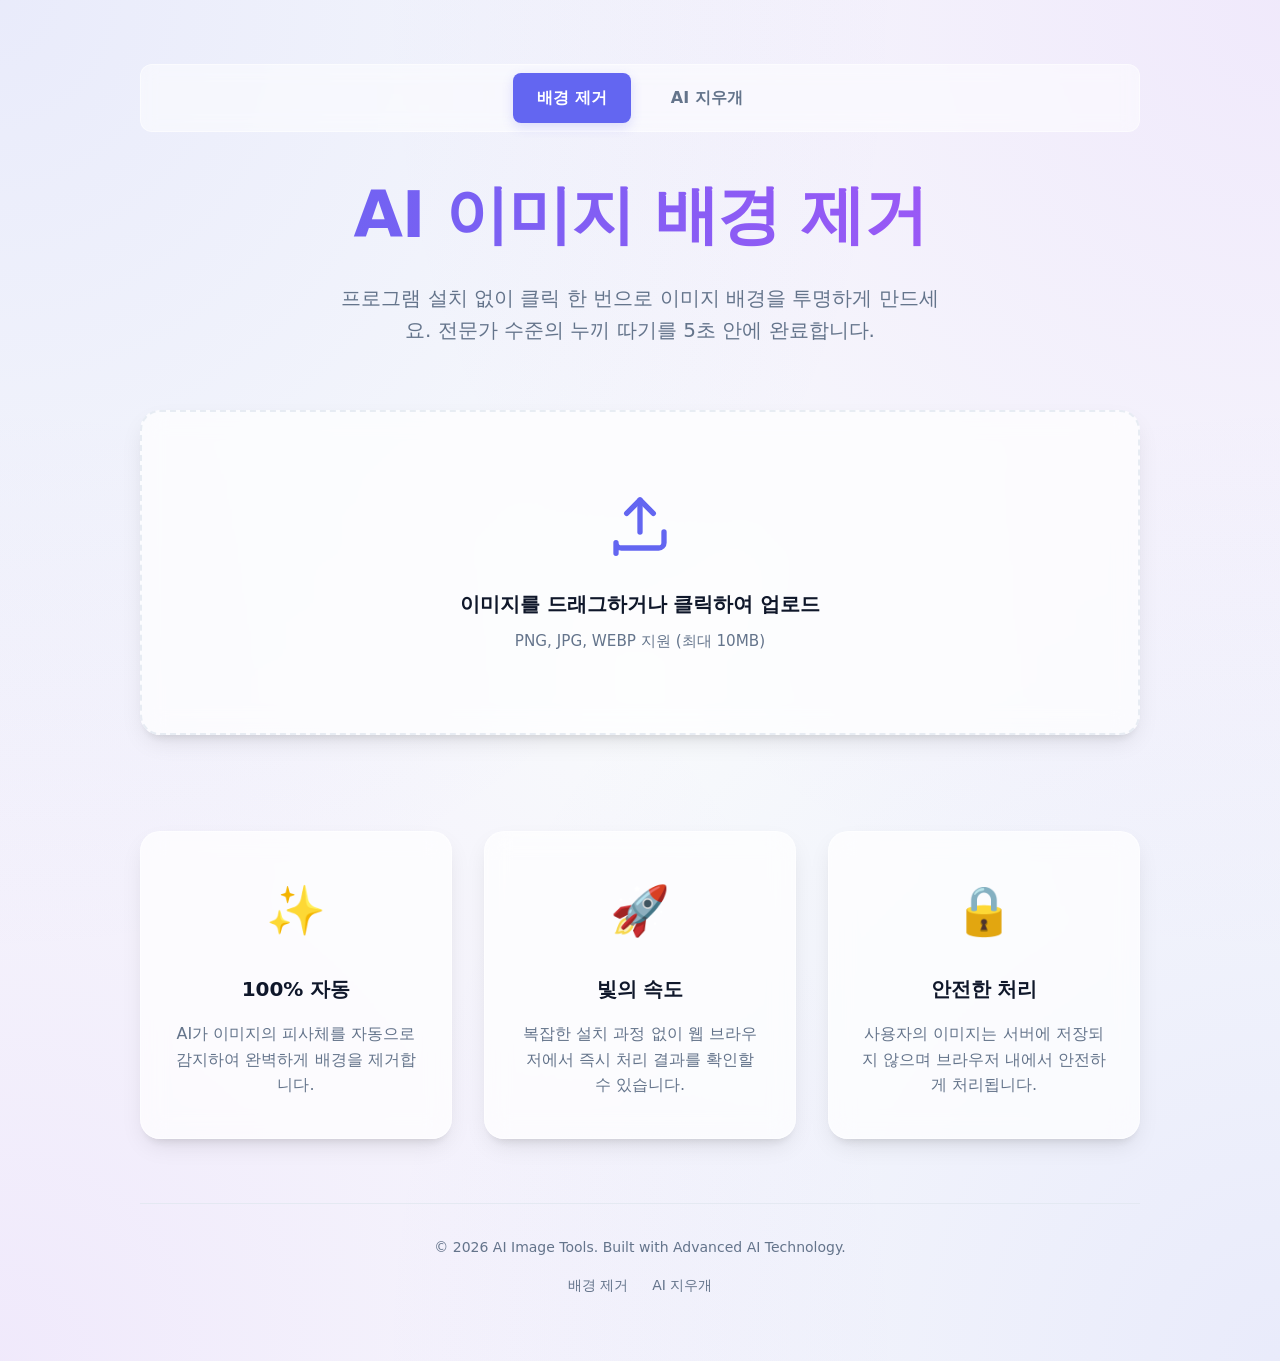
==== index.html @ fc9bcb70 "Add eraser feature and update UI" ====
<!DOCTYPE html>
<html lang="ko">
<head>
    <meta charset="UTF-8">
    <meta name="viewport" content="width=device-width, initial-scale=1.0">
    <title>AI 배경 제거 도구 - 빠르고 간편한 온라인 배경 지우기</title>
    <link rel="canonical" href="https://kmathlove-wq.github.io/Remove-image-background/">
    <meta name="description" content="AI 기술을 활용하여 클릭 한 번으로 이미지의 배경을 정확하게 제거하세요. 프로그램 설치 없이 브라우저에서 바로 사용 가능한 무료 온라인 배경 제거 도구입니다.">
    <meta name="keywords" content="배경 제거, 누끼 따기, AI 이미지 처리, 이미지 배경 지우기, 온라인 배경 제거, 무료 도구">
    
    <!-- Open Graph / Facebook -->
    <meta property="og:type" content="website">
    <meta property="og:url" content="https://kmathlove-wq.github.io/Remove-image-background/">
    <meta property="og:title" content="AI 배경 제거 도구">
    <meta property="og:description" content="AI가 자동으로 이미지의 배경을 지워줍니다. 지금 바로 무료로 체험해 보세요!">
    <meta property="og:image" content="https://kmathlove-wq.github.io/Remove-image-background/favicon.svg">

    <link rel="icon" type="image/svg+xml" href="favicon.svg">
    <link rel="stylesheet" as="style" crossorigin href="https://cdn.jsdelivr.net/gh/orioncactus/pretendard@v1.3.9/dist/web/variable/pretendardvariable.min.css" />
    <script src="coi-serviceworker.js"></script>
    <link rel="stylesheet" href="style.css">
</head>
<body>
    <div class="container">
        <nav class="main-nav">
            <a href="index.html" class="nav-item active">배경 제거</a>
            <a href="eraser.html" class="nav-item">AI 지우개</a>
        </nav>
        <header>
            <h1>AI 이미지 배경 제거</h1>
            <p>프로그램 설치 없이 클릭 한 번으로 이미지 배경을 투명하게 만드세요. 전문가 수준의 누끼 따기를 5초 안에 완료합니다.</p>
        </header>

        <main>
            <section class="upload-section">
                <div id="drop-zone" class="drop-zone glass">
                    <div class="drop-zone-content">
                        <svg class="upload-icon" viewBox="0 0 24 24" fill="none" stroke="currentColor" stroke-width="2" stroke-linecap="round" stroke-linejoin="round">
                            <path d="M21 15v4a2 2 0 0 1-2 2H5a2 2 0 0 1-2-2v4"></path>
                            <polyline points="17 8 12 3 7 8"></polyline>
                            <line x1="12" y1="3" x2="12" y2="15"></line>
                        </svg>
                        <p>이미지를 드래그하거나 클릭하여 업로드</p>
                        <span class="file-info">PNG, JPG, WEBP 지원 (최대 10MB)</span>
                    </div>
                    <input type="file" id="file-input" accept="image/*" hidden>
                </div>
            </section>

            <section id="result-section" class="result-section hidden">
                <div class="preview-container">
                    <div class="preview-box glass">
                        <h3>
                            <svg width="20" height="20" viewBox="0 0 24 24" fill="none" stroke="currentColor" stroke-width="2" stroke-linecap="round" stroke-linejoin="round"><rect x="3" y="3" width="18" height="18" rx="2" ry="2"></rect><circle cx="8.5" cy="8.5" r="1.5"></circle><polyline points="21 15 16 10 5 21"></polyline></svg>
                            원본 이미지
                        </h3>
                        <div class="image-wrapper">
                            <img id="original-preview" src="" alt="원본 미리보기">
                        </div>
                    </div>
                    <div class="preview-box glass">
                        <h3>
                            <svg width="20" height="20" viewBox="0 0 24 24" fill="none" stroke="currentColor" stroke-width="2" stroke-linecap="round" stroke-linejoin="round"><path d="M12 22s8-4 8-10V5l-8-3-8 3v7c0 6 8 10 8 10z"></path></svg>
                            배경 제거 결과
                        </h3>
                        <div class="image-wrapper processed-wrapper">
                            <div id="loader" class="loader hidden">
                                <div class="spinner"></div>
                                <p id="status-text">AI가 배경을 분석하고 있습니다...</p>
                                <div class="progress-bar-container">
                                    <div id="progress-bar" class="progress-bar"></div>
                                </div>
                            </div>
                            <img id="processed-preview" src="" alt="처리된 이미지" class="hidden">
                        </div>
                    </div>
                </div>

                <div class="actions">
                    <button id="reset-btn" class="secondary-btn">
                        <svg width="20" height="20" viewBox="0 0 24 24" fill="none" stroke="currentColor" stroke-width="2" stroke-linecap="round" stroke-linejoin="round"><path d="M3 12a9 9 0 1 0 9-9 9.75 9.75 0 0 0-6.74 2.74L3 8"></path><path d="M3 3v5h5"></path></svg>
                        다시 하기
                    </button>
                    <a id="download-btn" class="primary-btn hidden" download="processed-image.png">
                        <svg width="20" height="20" viewBox="0 0 24 24" fill="none" stroke="currentColor" stroke-width="2" stroke-linecap="round" stroke-linejoin="round"><path d="M21 15v4a2 2 0 0 1-2 2H5a2 2 0 0 1-2-2v4"></path><polyline points="7 10 12 15 17 10"></polyline><line x1="12" y1="15" x2="12" y2="3"></line></svg>
                        결과 다운로드
                    </a>
                </div>
            </section>

            <section class="features-section">
                <div class="feature-card glass">
                    <div class="feature-icon">✨</div>
                    <h4>100% 자동</h4>
                    <p>AI가 이미지의 피사체를 자동으로 감지하여 완벽하게 배경을 제거합니다.</p>
                </div>
                <div class="feature-card glass">
                    <div class="feature-icon">🚀</div>
                    <h4>빛의 속도</h4>
                    <p>복잡한 설치 과정 없이 웹 브라우저에서 즉시 처리 결과를 확인할 수 있습니다.</p>
                </div>
                <div class="feature-card glass">
                    <div class="feature-icon">🔒</div>
                    <h4>안전한 처리</h4>
                    <p>사용자의 이미지는 서버에 저장되지 않으며 브라우저 내에서 안전하게 처리됩니다.</p>
                </div>
            </section>
        </main>

        <footer>
            <div class="footer-content">
                <p>&copy; 2026 AI Image Tools. Built with Advanced AI Technology.</p>
                <div class="footer-links">
                    <a href="index.html">배경 제거</a>
                    <a href="eraser.html">AI 지우개</a>
                </div>
            </div>
        </footer>
    </div>

    <!-- Terms of Service Modal -->
    <div id="terms-modal" class="modal hidden">
        <div class="modal-content">
            <div class="modal-header">
                <h2>이용약관</h2>
                <button class="modal-close" aria-label="닫기">&times;</button>
            </div>
            <div class="modal-body">
                <h3>1. 서비스 개요</h3>
                <p>본 서비스는 AI 기술을 활용하여 이미지의 배경을 제거하는 무료 온라인 도구입니다. 사용자는 웹 브라우저를 통해 언제든지 본 서비스에 접근할 수 있습니다.</p>

                <h3>2. 서비스 이용 약관</h3>
                <p>본 서비스를 이용함으로써, 사용자는 이 약관의 모든 내용에 동의하는 것으로 간주됩니다. 사용자는 법적 책임을 지는 능력이 있는 개인 또는 법인이어야 합니다.</p>

                <h3>3. 서비스 제한</h3>
                <ul>
                    <li>본 서비스는 개인 및 상업적 용도로 이용할 수 있습니다.</li>
                    <li>불법적인 콘텐츠나 타인의 지적재산권을 침해하는 이미지 처리는 금지됩니다.</li>
                    <li>서비스의 안정성을 해치는 행위는 금지됩니다.</li>
                </ul>

                <h3>4. 책임의 한계</h3>
                <p>본 서비스는 "있는 그대로" 제공되며, 어떤 명시적 또는 묵시적 보증도 하지 않습니다. 서비스 사용으로 인한 직간접적 손해에 대해 제공자는 책임을 지지 않습니다.</p>

                <h3>5. 서비스 변경 및 중단</h3>
                <p>제공자는 사전 공지 없이 서비스를 변경하거나 중단할 수 있습니다. 서비스 중단으로 인한 손실에 대해 제공자는 책임을 지지 않습니다.</p>

                <h3>6. 약관 변경</h3>
                <p>제공자는 이 약관을 언제든지 변경할 수 있으며, 변경된 약관은 공시 후 효력이 발생합니다.</p>

                <h3>7. 준거법 및 관할권</h3>
                <p>본 약관은 대한민국의 법을 따르며, 분쟁이 발생할 경우 대한민국의 법원에 제출됩니다.</p>
            </div>
        </div>
    </div>

    <!-- Privacy Policy Modal -->
    <div id="privacy-modal" class="modal hidden">
        <div class="modal-content">
            <div class="modal-header">
                <h2>개인정보처리방침</h2>
                <button class="modal-close" aria-label="닫기">&times;</button>
            </div>
            <div class="modal-body">
                <h3>1. 개인정보 수집</h3>
                <p>본 서비스는 최소한의 개인정보를 수집합니다. 이미지는 사용자의 브라우저에서만 처리되며, 서버에 저장되지 않습니다.</p>

                <h3>2. 수집하는 정보</h3>
                <ul>
                    <li>브라우저 접속 로그 (IP 주소, 접속 시간, 페이지 정보)</li>
                    <li>서비스 이용 통계 (처리된 이미지 수 등)</li>
                </ul>

                <h3>3. 개인정보 보호</h3>
                <p>수집된 개인정보는 안전하게 보호되며, 어떤 제3자와도 공유되지 않습니다. 다만, 법적 요구나 서비스 개선을 위해 익명화된 통계 정보를 사용할 수 있습니다.</p>

                <h3>4. 쿠키 정책</h3>
                <p>본 서비스는 필수 기능 쿠키를 사용하여 서비스를 정상적으로 제공합니다. 사용자는 브라우저 설정을 통해 쿠키를 거부할 수 있습니다.</p>

                <h3>5. 이미지 처리 및 저장</h3>
                <p>모든 이미지 처리는 사용자의 브라우저에서 로컬로 수행됩니다. 이미지 데이터는 서버로 전송되지 않으며, 처리 완료 후 즉시 삭제됩니다.</p>

                <h3>6. 사용자 권리</h3>
                <p>사용자는 언제든지 개인정보의 열람, 수정, 삭제를 요청할 수 있습니다. 요청 시 지체 없이 처리됩니다.</p>

                <h3>7. 연락처</h3>
                <p>개인정보 관련 문의사항은 GitHub의 Issues 섹션을 통해 문의해 주십시오.</p>

                <h3>8. 방침 변경</h3>
                <p>본 방침은 사전 공지 없이 변경될 수 있으며, 변경 사항은 이 페이지에서 공지됩니다.</p>
            </div>
        </div>
    </div>

    <script type="module" src="main.js"></script>
</body>
</html>
---- style.css ----
:root {
    --primary-color: #6366f1;
    --primary-hover: #4f46e5;
    --primary-glow: rgba(99, 102, 241, 0.2);
    --bg-color: #f8fafc;
    --card-bg: rgba(255, 255, 255, 0.7);
    --text-main: #0f172a;
    --text-muted: #64748b;
    --border-color: rgba(226, 232, 240, 0.8);
    --glass-border: rgba(255, 255, 255, 0.5);
    --shadow: 0 10px 25px -5px rgba(0, 0, 0, 0.1), 0 8px 10px -6px rgba(0, 0, 0, 0.1);
    --radius: 20px;
    --radius-sm: 12px;
}

* {
    margin: 0;
    padding: 0;
    box-sizing: border-box;
}

body {
    font-family: 'Pretendard Variable', -apple-system, BlinkMacSystemFont, system-ui, Roboto, sans-serif;
    background-color: var(--bg-color);
    background-image: 
        radial-gradient(at 0% 0%, rgba(99, 102, 241, 0.1) 0px, transparent 50%),
        radial-gradient(at 100% 0%, rgba(168, 85, 247, 0.1) 0px, transparent 50%),
        radial-gradient(at 100% 100%, rgba(99, 102, 241, 0.1) 0px, transparent 50%),
        radial-gradient(at 0% 100%, rgba(168, 85, 247, 0.1) 0px, transparent 50%);
    color: var(--text-main);
    line-height: 1.6;
    min-height: 100vh;
    display: flex;
    justify-content: center;
    padding: 4rem 1rem;
}

.glass {
    background: var(--card-bg);
    backdrop-filter: blur(12px);
    -webkit-backdrop-filter: blur(12px);
    border: 1px solid var(--glass-border);
    box-shadow: var(--shadow);
}

.container {
    max-width: 1000px;
    width: 100%;
}

.main-nav {
    display: flex;
    justify-content: center;
    gap: 1rem;
    margin-bottom: 2rem;
    padding: 0.5rem;
    background: rgba(255, 255, 255, 0.5);
    backdrop-filter: blur(8px);
    border-radius: var(--radius-sm);
    border: 1px solid var(--glass-border);
}

.nav-item {
    padding: 0.75rem 1.5rem;
    text-decoration: none;
    color: var(--text-muted);
    font-weight: 700;
    border-radius: calc(var(--radius-sm) - 4px);
    transition: all 0.3s ease;
}

.nav-item:hover {
    color: var(--primary-color);
    background: rgba(99, 102, 241, 0.05);
}

.nav-item.active {
    color: white;
    background: var(--primary-color);
    box-shadow: 0 4px 12px var(--primary-glow);
}

header {
    text-align: center;
    margin-bottom: 4rem;
    animation: fadeInDown 0.8s ease-out;
}

@keyframes fadeInDown {
    from { opacity: 0; transform: translateY(-20px); }
    to { opacity: 1; transform: translateY(0); }
}

header h1 {
    font-size: clamp(2.5rem, 8vw, 4rem);
    font-weight: 800;
    margin-bottom: 1rem;
    letter-spacing: -0.02em;
    background: linear-gradient(to right, #6366f1, #a855f7);
    background-clip: text;
    -webkit-background-clip: text;
    -webkit-text-fill-color: transparent;
}

header p {
    font-size: 1.25rem;
    color: var(--text-muted);
    max-width: 600px;
    margin: 0 auto;
}

.upload-section {
    margin-bottom: 4rem;
}

.drop-zone {
    border: 2px dashed var(--border-color);
    border-radius: var(--radius);
    padding: 5rem 2rem;
    text-align: center;
    cursor: pointer;
    transition: all 0.4s cubic-bezier(0.4, 0, 0.2, 1);
    position: relative;
    overflow: hidden;
}

.drop-zone:hover, .drop-zone.dragover {
    border-color: var(--primary-color);
    background-color: rgba(99, 102, 241, 0.05);
    transform: translateY(-4px);
    box-shadow: 0 20px 25px -5px var(--primary-glow);
}

.upload-icon {
    width: 64px;
    height: 64px;
    margin-bottom: 1.5rem;
    color: var(--primary-color);
    transition: transform 0.3s ease;
}

.drop-zone:hover .upload-icon {
    transform: scale(1.1) rotate(5deg);
}

.drop-zone p {
    font-size: 1.25rem;
    font-weight: 700;
    margin-bottom: 0.5rem;
}

.file-info {
    font-size: 0.95rem;
    color: var(--text-muted);
}

.hidden {
    display: none !important;
}

.result-section {
    margin-top: 3rem;
    animation: fadeInUp 0.6s ease-out;
}

@keyframes fadeInUp {
    from { opacity: 0; transform: translateY(20px); }
    to { opacity: 1; transform: translateY(0); }
}

.preview-container {
    display: grid;
    grid-template-columns: 1fr 1fr;
    gap: 2rem;
    margin-bottom: 3rem;
}

.preview-box {
    padding: 1.5rem;
    border-radius: var(--radius);
}

.preview-box h3 {
    font-size: 1.125rem;
    font-weight: 700;
    margin-bottom: 1.25rem;
    color: var(--text-main);
    display: flex;
    align-items: center;
    justify-content: center;
    gap: 0.5rem;
}

.image-wrapper {
    position: relative;
    width: 100%;
    aspect-ratio: 1 / 1;
    background: #f1f5f9;
    border-radius: var(--radius-sm);
    overflow: hidden;
    display: flex;
    align-items: center;
    justify-content: center;
    transition: transform 0.3s ease;
}

.image-wrapper:hover {
    transform: scale(1.02);
}

/* 투명 배경 격자무늬 - 현대적인 스타일 */
.processed-wrapper {
    background-image: 
        linear-gradient(45deg, #e2e8f0 25%, transparent 25%), 
        linear-gradient(-45deg, #e2e8f0 25%, transparent 25%), 
        linear-gradient(45deg, transparent 75%, #e2e8f0 75%), 
        linear-gradient(-45deg, transparent 75%, #e2e8f0 75%);
    background-size: 20px 20px;
    background-position: 0 0, 0 10px, 10px -10px, -10px 0px;
    background-color: #ffffff;
}

.image-wrapper img {
    max-width: 90%;
    max-height: 90%;
    object-fit: contain;
    filter: drop-shadow(0 10px 15px rgba(0, 0, 0, 0.1));
}

.loader {
    text-align: center;
    width: 80%;
}

.spinner {
    width: 56px;
    height: 56px;
    border: 5px solid rgba(99, 102, 241, 0.1);
    border-top: 5px solid var(--primary-color);
    border-radius: 50%;
    animation: spin 1s cubic-bezier(0.5, 0, 0.5, 1) infinite;
    margin: 0 auto 1.5rem;
}

@keyframes spin {
    0% { transform: rotate(0deg); }
    100% { transform: rotate(360deg); }
}

.progress-bar-container {
    width: 100%;
    height: 10px;
    background-color: #f1f5f9;
    border-radius: 10px;
    margin-top: 1.5rem;
    overflow: hidden;
    border: 1px solid var(--border-color);
}

.progress-bar {
    width: 0%;
    height: 100%;
    background: linear-gradient(to right, #6366f1, #a855f7);
    transition: width 0.3s ease;
}

.actions {
    display: flex;
    justify-content: center;
    gap: 1.5rem;
}

button, .primary-btn, .secondary-btn {
    padding: 1rem 2.5rem;
    border-radius: var(--radius-sm);
    font-size: 1.125rem;
    font-weight: 700;
    cursor: pointer;
    transition: all 0.3s cubic-bezier(0.4, 0, 0.2, 1);
    text-decoration: none;
    border: none;
    display: inline-flex;
    align-items: center;
    justify-content: center;
    gap: 0.5rem;
}

.primary-btn {
    background: linear-gradient(135deg, #6366f1 0%, #4f46e5 100%);
    color: white;
    box-shadow: 0 10px 15px -3px rgba(99, 102, 241, 0.4);
}

.primary-btn:hover {
    transform: translateY(-2px);
    box-shadow: 0 20px 25px -5px rgba(99, 102, 241, 0.5);
}

.secondary-btn {
    background-color: white;
    color: var(--text-main);
    border: 1px solid var(--border-color);
}

.secondary-btn:hover {
    background-color: #f8fafc;
    transform: translateY(-2px);
    border-color: var(--primary-color);
}

@media (max-width: 768px) {
    .preview-container {
        grid-template-columns: 1fr;
    }
}

.features-section {
    display: grid;
    grid-template-columns: repeat(auto-fit, minmax(280px, 1fr));
    gap: 2rem;
    margin-top: 6rem;
    margin-bottom: 4rem;
}

.feature-card {
    padding: 2.5rem 2rem;
    border-radius: var(--radius);
    text-align: center;
    transition: transform 0.3s ease, box-shadow 0.3s ease;
}

.feature-card:hover {
    transform: translateY(-8px);
    box-shadow: 0 20px 25px -5px rgba(0, 0, 0, 0.1);
}

.feature-icon {
    font-size: 3rem;
    margin-bottom: 1.5rem;
    display: block;
}

.feature-card h4 {
    font-size: 1.25rem;
    font-weight: 800;
    margin-bottom: 1rem;
    color: var(--text-main);
}

.feature-card p {
    color: var(--text-muted);
    font-size: 1rem;
}

footer {
    margin-top: 4rem;
    padding-top: 2rem;
    border-top: 1px solid var(--border-color);
    text-align: center;
}

/* Editor Styles */
.editor-wrapper {
    padding: 1.5rem;
    border-radius: var(--radius);
    display: flex;
    flex-direction: column;
    gap: 1.5rem;
    margin-bottom: 2rem;
}

.toolbar {
    display: flex;
    justify-content: space-between;
    align-items: center;
    padding-bottom: 1rem;
    border-bottom: 1px solid var(--border-color);
}

.tool-group {
    display: flex;
    align-items: center;
    gap: 1rem;
}

.tool-group label {
    font-weight: 700;
    font-size: 0.9rem;
}

.tool-group input[type="range"] {
    width: 150px;
    height: 6px;
    border-radius: 5px;
    background: #e2e8f0;
    outline: none;
    -webkit-appearance: none;
}

.tool-group input[type="range"]::-webkit-slider-thumb {
    -webkit-appearance: none;
    width: 18px;
    height: 18px;
    border-radius: 50%;
    background: var(--primary-color);
    cursor: pointer;
    border: 2px solid white;
    box-shadow: 0 2px 4px rgba(0,0,0,0.1);
}

.btn-sm {
    padding: 0.5rem;
    min-width: 40px;
    border-radius: var(--radius-sm);
}

.canvas-container {
    position: relative;
    width: 100%;
    min-height: 400px;
    background: #f1f5f9;
    border-radius: var(--radius-sm);
    overflow: hidden;
    display: flex;
    align-items: center;
    justify-content: center;
}

.canvas-container canvas {
    position: absolute;
    max-width: 100%;
    max-height: 100%;
    cursor: crosshair;
}

#mask-canvas {
    z-index: 10;
    opacity: 0.6;
}

.overlay-loader {
    position: absolute;
    top: 0;
    left: 0;
    width: 100%;
    height: 100%;
    background: rgba(255, 255, 255, 0.8);
    display: flex;
    flex-direction: column;
    align-items: center;
    justify-content: center;
    z-index: 100;
}

.footer-content {
    display: flex;
    flex-direction: column;
    align-items: center;
    gap: 1rem;
}

.footer-content p {
    color: var(--text-muted);
    font-size: 0.875rem;
}

.footer-links {
    display: flex;
    gap: 1.5rem;
}

.footer-links a {
    color: var(--text-muted);
    text-decoration: none;
    font-size: 0.875rem;
    transition: color 0.2s;
}

.footer-links a:hover {
    color: var(--primary-color);
}

/* Modal Styles */
.modal {
    position: fixed;
    top: 0;
    left: 0;
    width: 100%;
    height: 100%;
    background-color: rgba(0, 0, 0, 0.5);
    display: flex;
    align-items: center;
    justify-content: center;
    z-index: 1000;
    animation: fadeInModal 0.3s ease-out;
}

@keyframes fadeInModal {
    from { opacity: 0; }
    to { opacity: 1; }
}

.modal.hidden {
    display: none !important;
}

.modal-content {
    background: white;
    border-radius: var(--radius);
    width: 90%;
    max-width: 700px;
    max-height: 85vh;
    display: flex;
    flex-direction: column;
    box-shadow: 0 20px 60px rgba(0, 0, 0, 0.3);
    animation: slideInModal 0.3s ease-out;
}

@keyframes slideInModal {
    from {
        opacity: 0;
        transform: translateY(-50px);
    }
    to {
        opacity: 1;
        transform: translateY(0);
    }
}

.modal-header {
    display: flex;
    align-items: center;
    justify-content: space-between;
    padding: 2rem;
    border-bottom: 1px solid var(--border-color);
}

.modal-header h2 {
    font-size: 1.75rem;
    font-weight: 800;
    color: var(--text-main);
    margin: 0;
}

.modal-close {
    background: none;
    border: none;
    font-size: 2rem;
    cursor: pointer;
    color: var(--text-muted);
    padding: 0;
    width: 40px;
    height: 40px;
    display: flex;
    align-items: center;
    justify-content: center;
    border-radius: var(--radius-sm);
    transition: all 0.2s ease;
}

.modal-close:hover {
    background-color: var(--bg-color);
    color: var(--text-main);
}

.modal-body {
    overflow-y: auto;
    padding: 2rem;
    flex: 1;
}

.modal-body h3 {
    font-size: 1.125rem;
    font-weight: 700;
    color: var(--text-main);
    margin-top: 1.5rem;
    margin-bottom: 0.75rem;
}

.modal-body h3:first-child {
    margin-top: 0;
}

.modal-body p {
    color: var(--text-muted);
    margin-bottom: 1rem;
    line-height: 1.7;
}

.modal-body ul {
    margin-left: 1.5rem;
    margin-bottom: 1rem;
    color: var(--text-muted);
    line-height: 1.7;
}

.modal-body li {
    margin-bottom: 0.5rem;
}

/* Scrollbar styling for modal */
.modal-body::-webkit-scrollbar {
    width: 8px;
}

.modal-body::-webkit-scrollbar-track {
    background: #f1f5f9;
    border-radius: 10px;
}

.modal-body::-webkit-scrollbar-thumb {
    background: var(--primary-color);
    border-radius: 10px;
}

.modal-body::-webkit-scrollbar-thumb:hover {
    background: var(--primary-hover);
}
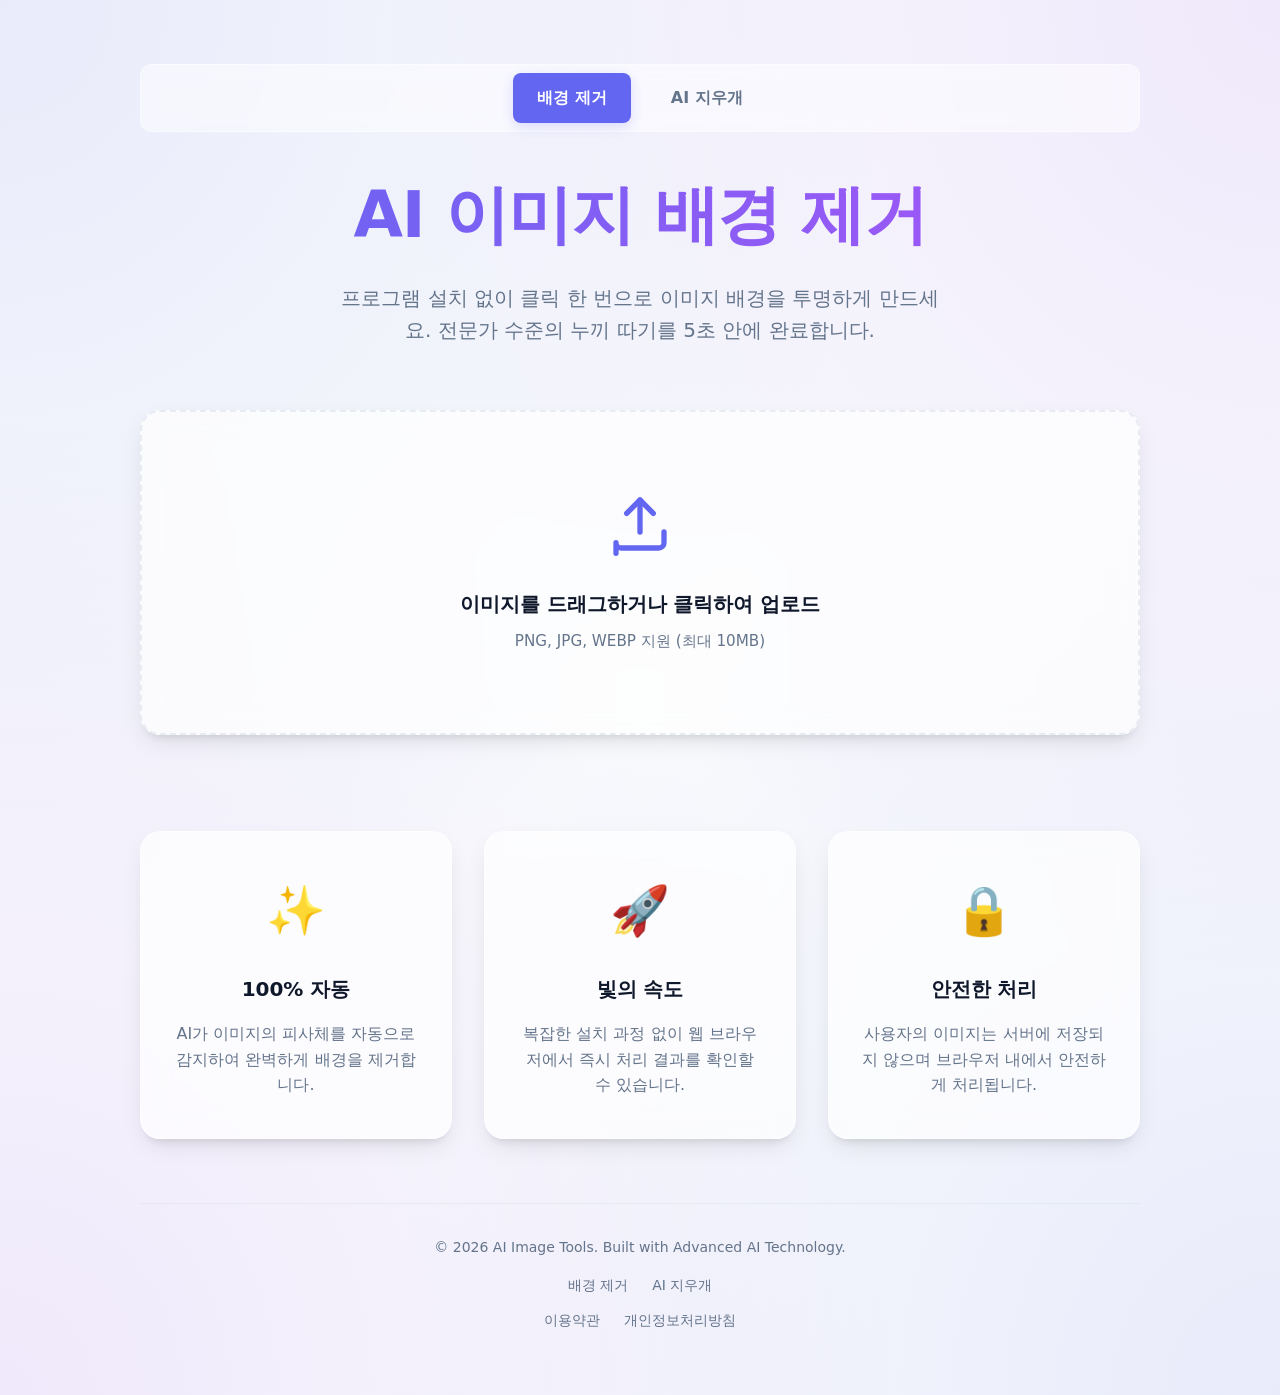
==== commit e45c3c72: "Update eraser feature and UI components" ====
--- a/index.html
+++ b/index.html
@@ -111,8 +111,14 @@
             <div class="footer-content">
                 <p>&copy; 2026 AI Image Tools. Built with Advanced AI Technology.</p>
                 <div class="footer-links">
-                    <a href="index.html">배경 제거</a>
-                    <a href="eraser.html">AI 지우개</a>
+                    <div class="footer-nav">
+                        <a href="index.html">배경 제거</a>
+                        <a href="eraser.html">AI 지우개</a>
+                    </div>
+                    <div class="footer-legal">
+                        <a href="#" id="terms-link">이용약관</a>
+                        <a href="#" id="privacy-link">개인정보처리방침</a>
+                    </div>
                 </div>
             </div>
         </footer>
--- a/style.css
+++ b/style.css
@@ -466,6 +466,13 @@
 
 .footer-links {
     display: flex;
+    flex-direction: column;
+    gap: 0.75rem;
+}
+
+.footer-nav, .footer-legal {
+    display: flex;
+    justify-content: center;
     gap: 1.5rem;
 }
 
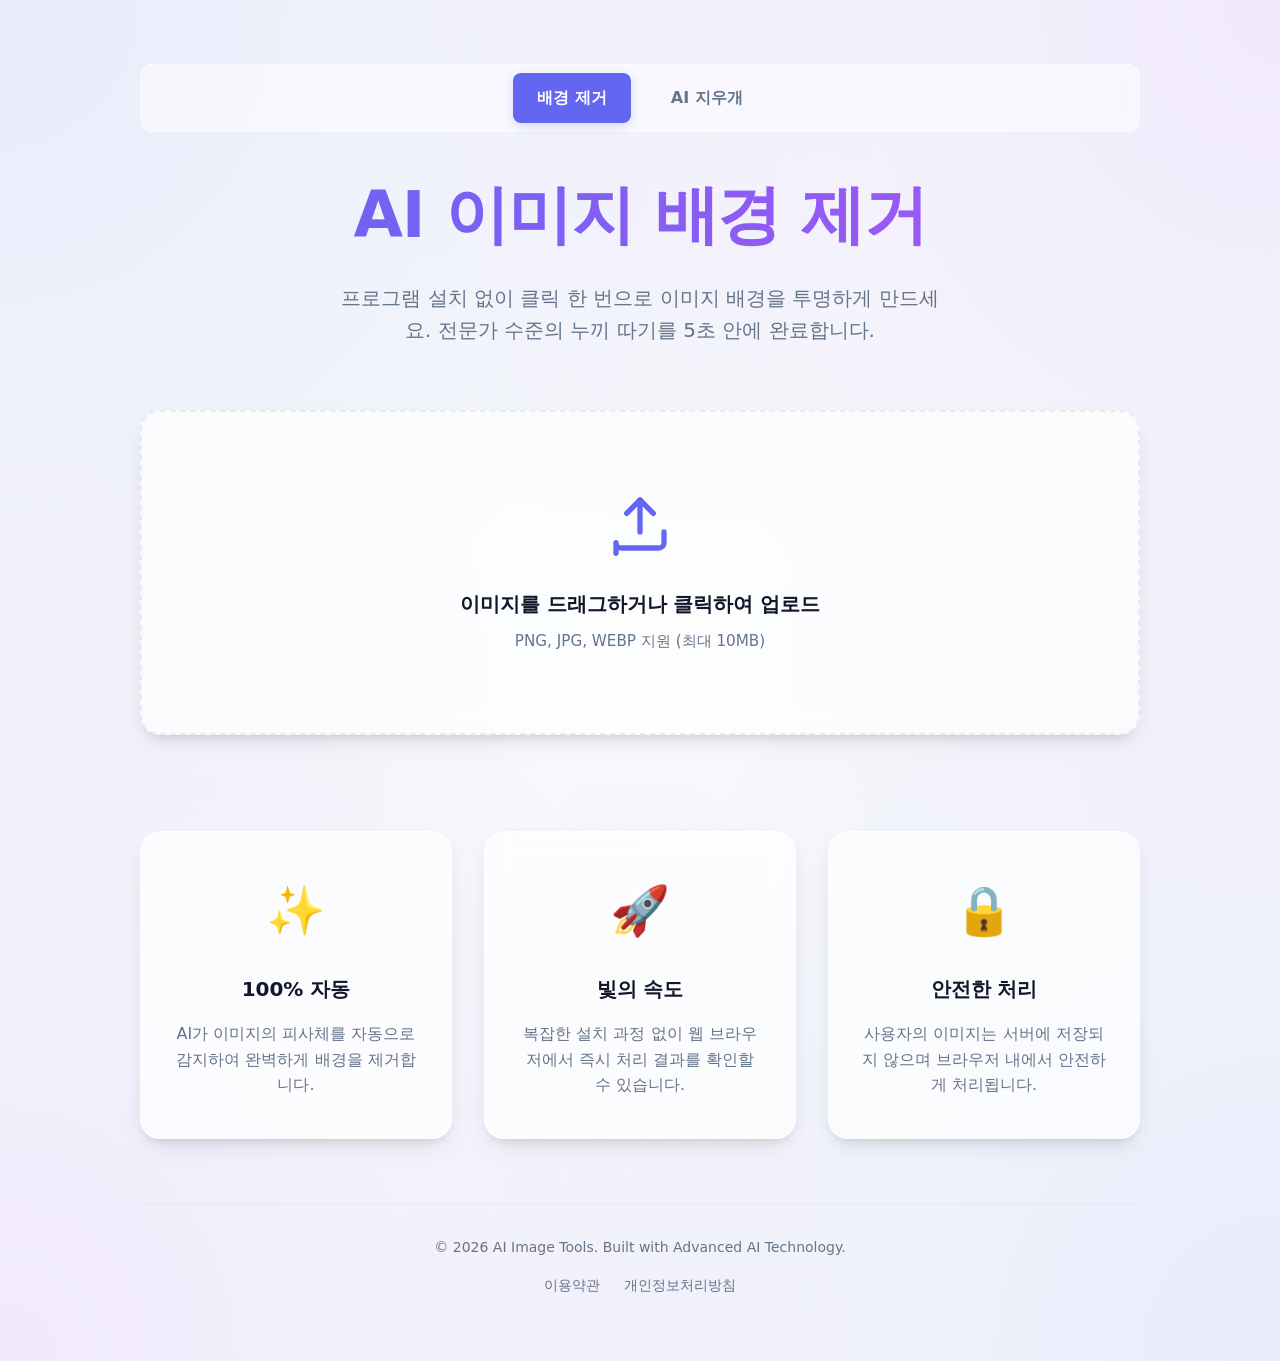
==== commit bba80858: "Update UI and functionality" ====
--- a/index.html
+++ b/index.html
@@ -111,10 +111,6 @@
             <div class="footer-content">
                 <p>&copy; 2026 AI Image Tools. Built with Advanced AI Technology.</p>
                 <div class="footer-links">
-                    <div class="footer-nav">
-                        <a href="index.html">배경 제거</a>
-                        <a href="eraser.html">AI 지우개</a>
-                    </div>
                     <div class="footer-legal">
                         <a href="#" id="terms-link">이용약관</a>
                         <a href="#" id="privacy-link">개인정보처리방침</a>
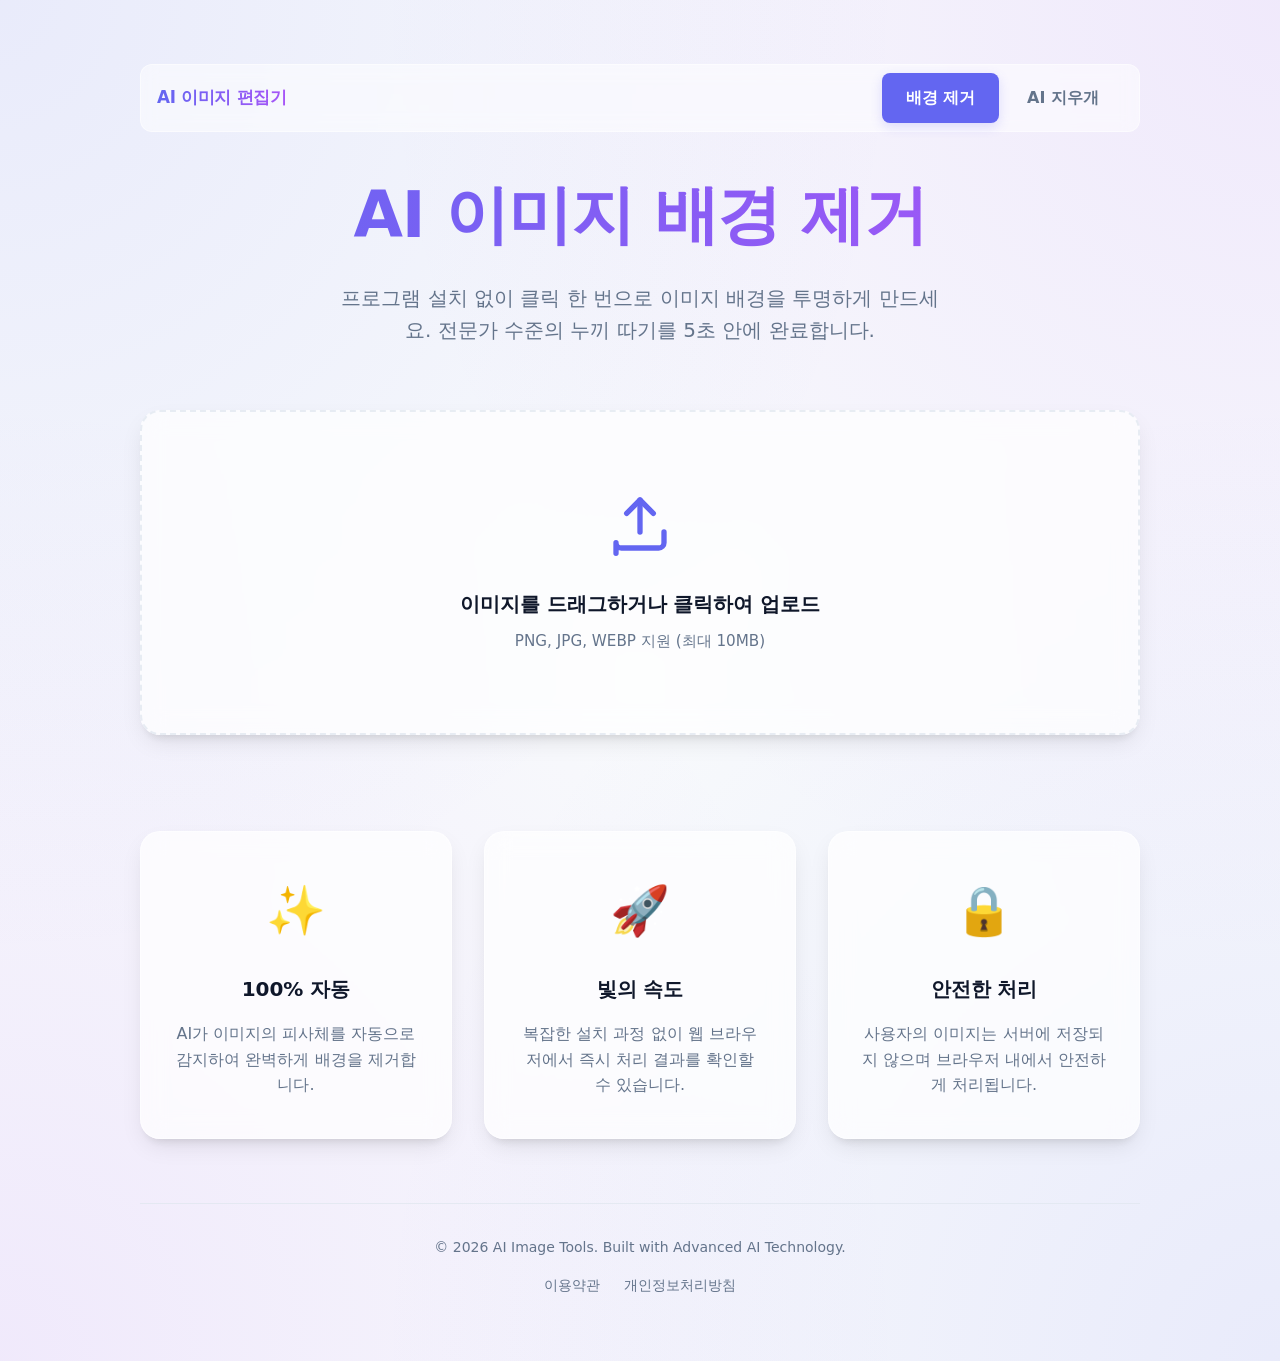
==== commit 2f7030f6: "Rebrand to AI 이미지 편집기, align eraser UI, fix undo/clear - Add site brand "AI 이미지 편집기" to nav on both " ====
--- a/index.html
+++ b/index.html
@@ -3,7 +3,7 @@
 <head>
     <meta charset="UTF-8">
     <meta name="viewport" content="width=device-width, initial-scale=1.0">
-    <title>AI 배경 제거 도구 - 빠르고 간편한 온라인 배경 지우기</title>
+    <title>AI 이미지 편집기 - 배경 제거</title>
     <link rel="canonical" href="https://kmathlove-wq.github.io/Remove-image-background/">
     <meta name="description" content="AI 기술을 활용하여 클릭 한 번으로 이미지의 배경을 정확하게 제거하세요. 프로그램 설치 없이 브라우저에서 바로 사용 가능한 무료 온라인 배경 제거 도구입니다.">
     <meta name="keywords" content="배경 제거, 누끼 따기, AI 이미지 처리, 이미지 배경 지우기, 온라인 배경 제거, 무료 도구">
@@ -11,7 +11,7 @@
     <!-- Open Graph / Facebook -->
     <meta property="og:type" content="website">
     <meta property="og:url" content="https://kmathlove-wq.github.io/Remove-image-background/">
-    <meta property="og:title" content="AI 배경 제거 도구">
+    <meta property="og:title" content="AI 이미지 편집기 - 배경 제거">
     <meta property="og:description" content="AI가 자동으로 이미지의 배경을 지워줍니다. 지금 바로 무료로 체험해 보세요!">
     <meta property="og:image" content="https://kmathlove-wq.github.io/Remove-image-background/favicon.svg">
 
@@ -23,8 +23,11 @@
 <body>
     <div class="container">
         <nav class="main-nav">
-            <a href="index.html" class="nav-item active">배경 제거</a>
-            <a href="eraser.html" class="nav-item">AI 지우개</a>
+            <a href="index.html" class="site-brand">AI 이미지 편집기</a>
+            <div class="nav-tools">
+                <a href="index.html" class="nav-item active">배경 제거</a>
+                <a href="eraser.html" class="nav-item">AI 지우개</a>
+            </div>
         </nav>
         <header>
             <h1>AI 이미지 배경 제거</h1>
@@ -129,29 +132,23 @@
             </div>
             <div class="modal-body">
                 <h3>1. 서비스 개요</h3>
-                <p>본 서비스는 AI 기술을 활용하여 이미지의 배경을 제거하는 무료 온라인 도구입니다. 사용자는 웹 브라우저를 통해 언제든지 본 서비스에 접근할 수 있습니다.</p>
+                <p>본 서비스는 AI 기술을 활용하여 이미지의 배경을 자동으로 감지하고 제거해주는 무료 온라인 도구입니다. 모든 기술적 처리는 사용자의 기기(브라우저) 내에서 수행됩니다.</p>
 
-                <h3>2. 서비스 이용 약관</h3>
-                <p>본 서비스를 이용함으로써, 사용자는 이 약관의 모든 내용에 동의하는 것으로 간주됩니다. 사용자는 법적 책임을 지는 능력이 있는 개인 또는 법인이어야 합니다.</p>
-
-                <h3>3. 서비스 제한</h3>
+                <h3>2. 서비스 이용 조건</h3>
                 <ul>
-                    <li>본 서비스는 개인 및 상업적 용도로 이용할 수 있습니다.</li>
-                    <li>불법적인 콘텐츠나 타인의 지적재산권을 침해하는 이미지 처리는 금지됩니다.</li>
-                    <li>서비스의 안정성을 해치는 행위는 금지됩니다.</li>
+                    <li>본 서비스는 개인적 및 상업적 목적으로 자유롭게 이용 가능합니다.</li>
+                    <li>불법 촬영물, 타인의 권리를 침해하는 저작물 등을 편집하는 행위는 엄격히 금지됩니다.</li>
+                    <li>사용자는 본 서비스를 통해 생성된 결과물에 대한 모든 법적 책임을 집니다.</li>
                 </ul>
 
+                <h3>3. 저작권 안내</h3>
+                <p>원본 이미지의 저작권은 전적으로 사용자 또는 원저작권자에게 있습니다. 본 서비스는 처리된 결과물에 대해 어떠한 권리도 주장하지 않으며, 사용자가 생성한 데이터를 저장하거나 재활용하지 않습니다.</p>
+
                 <h3>4. 책임의 한계</h3>
-                <p>본 서비스는 "있는 그대로" 제공되며, 어떤 명시적 또는 묵시적 보증도 하지 않습니다. 서비스 사용으로 인한 직간접적 손해에 대해 제공자는 책임을 지지 않습니다.</p>
+                <p>AI 기술의 특성상 결과물이 항상 완벽하지 않을 수 있습니다. 본 서비스는 결과물의 품질이나 정확성을 보증하지 않으며, 서비스 이용 중 발생한 데이터 손실이나 직간접적 손해에 대해 책임을 지지 않습니다.</p>
 
-                <h3>5. 서비스 변경 및 중단</h3>
-                <p>제공자는 사전 공지 없이 서비스를 변경하거나 중단할 수 있습니다. 서비스 중단으로 인한 손실에 대해 제공자는 책임을 지지 않습니다.</p>
-
-                <h3>6. 약관 변경</h3>
-                <p>제공자는 이 약관을 언제든지 변경할 수 있으며, 변경된 약관은 공시 후 효력이 발생합니다.</p>
-
-                <h3>7. 준거법 및 관할권</h3>
-                <p>본 약관은 대한민국의 법을 따르며, 분쟁이 발생할 경우 대한민국의 법원에 제출됩니다.</p>
+                <h3>5. 서비스의 변경 및 중단</h3>
+                <p>제공자는 사전 고지 없이 기술적 개선이나 정책 변화에 따라 서비스의 기능을 변경하거나 중단할 수 있습니다.</p>
             </div>
         </div>
     </div>
@@ -164,32 +161,23 @@
                 <button class="modal-close" aria-label="닫기">&times;</button>
             </div>
             <div class="modal-body">
-                <h3>1. 개인정보 수집</h3>
-                <p>본 서비스는 최소한의 개인정보를 수집합니다. 이미지는 사용자의 브라우저에서만 처리되며, 서버에 저장되지 않습니다.</p>
+                <h3>1. 개인정보 수집 및 이용</h3>
+                <p>본 서비스는 사용자의 이미지를 서버로 전송하거나 저장하지 않습니다. 모든 AI 연산은 사용자의 웹 브라우저 내에서 로컬로 수행되며, 페이지를 새로고침하거나 닫는 즉시 모든 데이터는 소멸됩니다.</p>
 
-                <h3>2. 수집하는 정보</h3>
+                <h3>2. 수집하는 정보의 항목</h3>
                 <ul>
-                    <li>브라우저 접속 로그 (IP 주소, 접속 시간, 페이지 정보)</li>
-                    <li>서비스 이용 통계 (처리된 이미지 수 등)</li>
+                    <li>비식별 통계 정보: 서비스 품질 개선 및 통계 분석을 위해 방문 횟수, 처리 건수 등의 비식별 데이터가 수집될 수 있습니다.</li>
+                    <li>쿠키(Cookie): 서비스 설정 유지 및 분석을 위해 쿠키를 사용할 수 있으며, 사용자는 브라우저 설정을 통해 이를 거부할 수 있습니다.</li>
                 </ul>
 
-                <h3>3. 개인정보 보호</h3>
-                <p>수집된 개인정보는 안전하게 보호되며, 어떤 제3자와도 공유되지 않습니다. 다만, 법적 요구나 서비스 개선을 위해 익명화된 통계 정보를 사용할 수 있습니다.</p>
+                <h3>3. 데이터 보안</h3>
+                <p>사용자의 원본 및 결과물 이미지는 외부 네트워크로 유출되지 않도록 설계되어 있습니다. 사용자의 개인적인 데이터는 서버에 기록되지 않으므로 타인에게 공개될 위험이 없습니다.</p>
 
-                <h3>4. 쿠키 정책</h3>
-                <p>본 서비스는 필수 기능 쿠키를 사용하여 서비스를 정상적으로 제공합니다. 사용자는 브라우저 설정을 통해 쿠키를 거부할 수 있습니다.</p>
+                <h3>4. 제3자 제공</h3>
+                <p>본 서비스는 사용자의 데이터를 제3자에게 판매하거나 제공하지 않습니다.</p>
 
-                <h3>5. 이미지 처리 및 저장</h3>
-                <p>모든 이미지 처리는 사용자의 브라우저에서 로컬로 수행됩니다. 이미지 데이터는 서버로 전송되지 않으며, 처리 완료 후 즉시 삭제됩니다.</p>
-
-                <h3>6. 사용자 권리</h3>
-                <p>사용자는 언제든지 개인정보의 열람, 수정, 삭제를 요청할 수 있습니다. 요청 시 지체 없이 처리됩니다.</p>
-
-                <h3>7. 연락처</h3>
-                <p>개인정보 관련 문의사항은 GitHub의 Issues 섹션을 통해 문의해 주십시오.</p>
-
-                <h3>8. 방침 변경</h3>
-                <p>본 방침은 사전 공지 없이 변경될 수 있으며, 변경 사항은 이 페이지에서 공지됩니다.</p>
+                <h3>5. 문의처</h3>
+                <p>개인정보 처리와 관련된 문의사항은 프로젝트의 GitHub 이슈 페이지를 통해 문의해 주시기 바랍니다.</p>
             </div>
         </div>
     </div>
--- a/style.css
+++ b/style.css
@@ -50,14 +50,32 @@
 
 .main-nav {
     display: flex;
-    justify-content: center;
+    justify-content: space-between;
+    align-items: center;
     gap: 1rem;
     margin-bottom: 2rem;
-    padding: 0.5rem;
+    padding: 0.5rem 1rem;
     background: rgba(255, 255, 255, 0.5);
     backdrop-filter: blur(8px);
     border-radius: var(--radius-sm);
     border: 1px solid var(--glass-border);
+}
+
+.site-brand {
+    font-weight: 800;
+    font-size: 1.05rem;
+    letter-spacing: -0.02em;
+    background: linear-gradient(to right, #6366f1, #a855f7);
+    background-clip: text;
+    -webkit-background-clip: text;
+    -webkit-text-fill-color: transparent;
+    text-decoration: none;
+    white-space: nowrap;
+}
+
+.nav-tools {
+    display: flex;
+    gap: 0.25rem;
 }
 
 .nav-item {
@@ -414,6 +432,18 @@
     border-radius: var(--radius-sm);
 }
 
+.btn-sm:disabled {
+    opacity: 0.35;
+    cursor: not-allowed;
+    transform: none !important;
+    box-shadow: none !important;
+}
+
+@media (max-width: 480px) {
+    .site-brand { font-size: 0.9rem; }
+    .nav-item { padding: 0.6rem 1rem; font-size: 0.9rem; }
+}
+
 .canvas-container {
     position: relative;
     width: 100%;
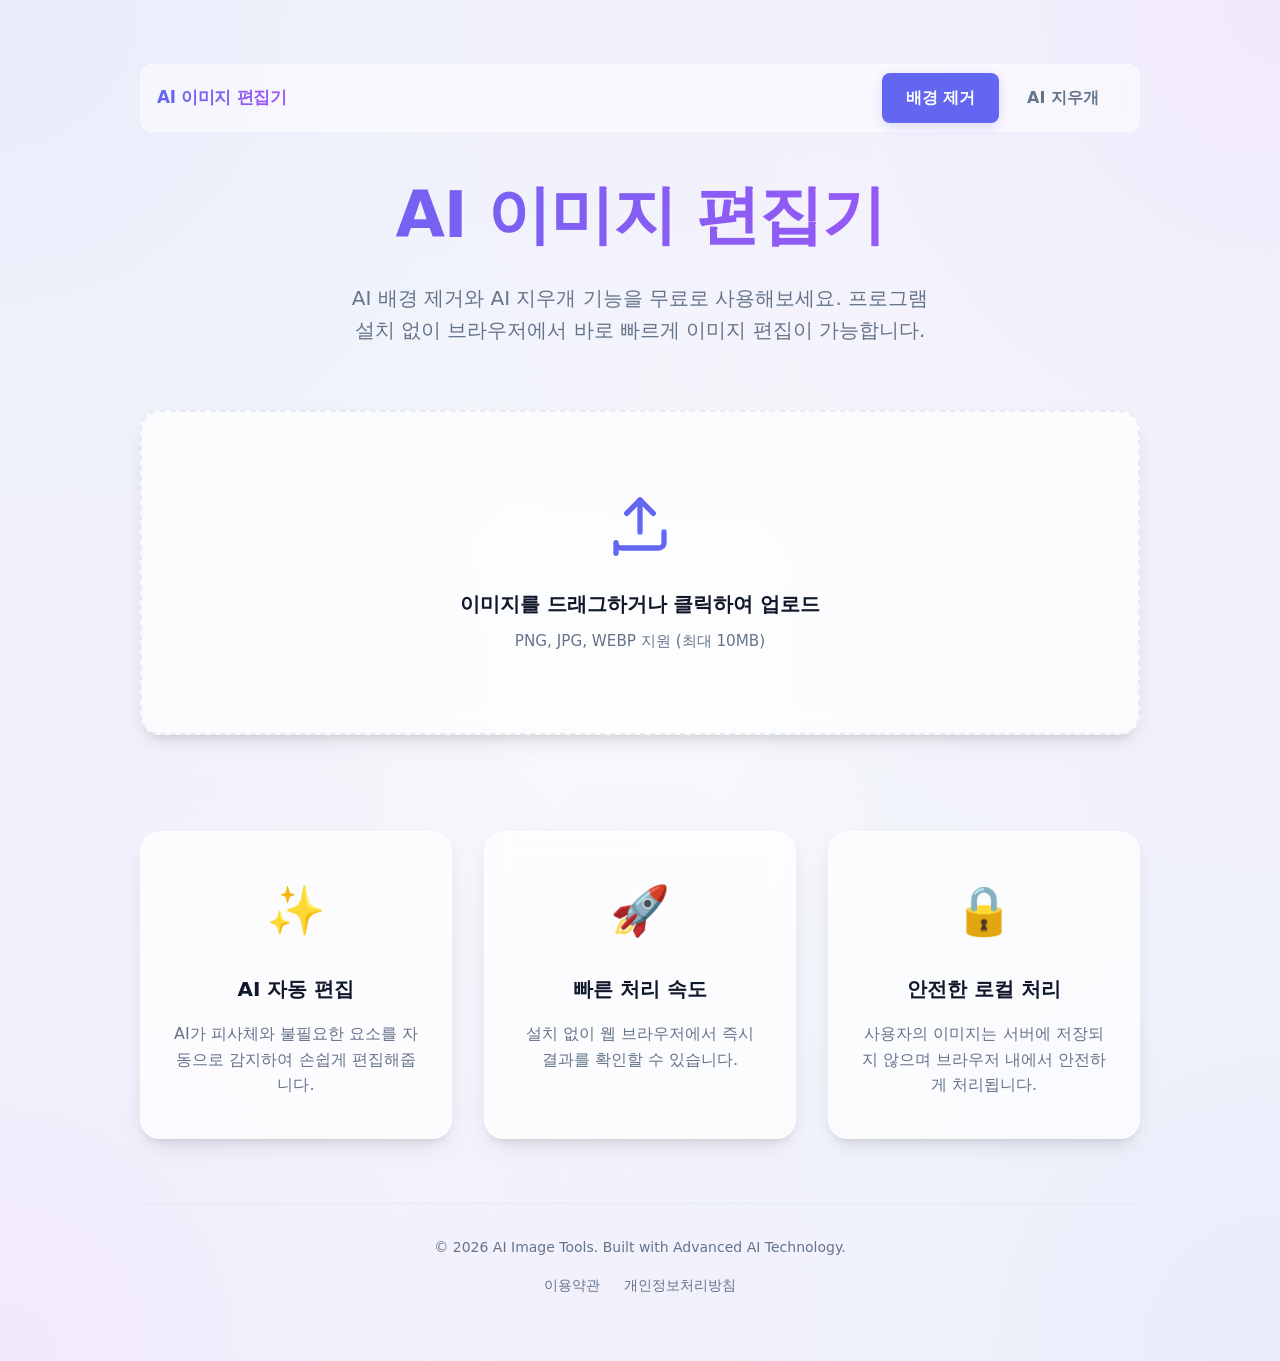
==== commit 5c8b6269: "Update home page SEO and feature descriptions, add demo images" ====
--- a/index.html
+++ b/index.html
@@ -3,185 +3,295 @@
 <head>
     <meta charset="UTF-8">
     <meta name="viewport" content="width=device-width, initial-scale=1.0">
-    <title>AI 이미지 편집기 - 배경 제거</title>
+
+    <title>AI 이미지 편집기 - 배경 제거 & AI 지우개</title>
+
     <link rel="canonical" href="https://kmathlove-wq.github.io/Remove-image-background/">
-    <meta name="description" content="AI 기술을 활용하여 클릭 한 번으로 이미지의 배경을 정확하게 제거하세요. 프로그램 설치 없이 브라우저에서 바로 사용 가능한 무료 온라인 배경 제거 도구입니다.">
-    <meta name="keywords" content="배경 제거, 누끼 따기, AI 이미지 처리, 이미지 배경 지우기, 온라인 배경 제거, 무료 도구">
-    
-    <!-- Open Graph / Facebook -->
+
+    <meta name="description" content="AI 배경 제거와 AI 지우개 기능을 한 곳에서 사용하세요. 클릭 한 번으로 배경 제거, 객체 삭제, 사진 편집을 빠르고 간편하게 할 수 있는 무료 온라인 AI 이미지 편집기입니다.">
+
+    <meta name="keywords" content="AI 이미지 편집기, 배경 제거, AI 지우개, 객체 제거, 누끼 따기, 이미지 편집, 온라인 포토샵, 무료 AI 도구">
+
+    <!-- Open Graph / SNS 공유 -->
     <meta property="og:type" content="website">
     <meta property="og:url" content="https://kmathlove-wq.github.io/Remove-image-background/">
-    <meta property="og:title" content="AI 이미지 편집기 - 배경 제거">
-    <meta property="og:description" content="AI가 자동으로 이미지의 배경을 지워줍니다. 지금 바로 무료로 체험해 보세요!">
+    <meta property="og:title" content="AI 이미지 편집기 - 배경 제거 & AI 지우개">
+    <meta property="og:description" content="AI로 배경 제거와 객체 삭제를 빠르게 처리하세요. 무료 온라인 AI 이미지 편집기.">
     <meta property="og:image" content="https://kmathlove-wq.github.io/Remove-image-background/favicon.svg">
 
+    <!-- 트위터 공유 -->
+    <meta name="twitter:card" content="summary_large_image">
+    <meta name="twitter:title" content="AI 이미지 편집기 - 배경 제거 & AI 지우개">
+    <meta name="twitter:description" content="AI 기반 무료 온라인 이미지 편집 도구">
+    <meta name="twitter:image" content="https://kmathlove-wq.github.io/Remove-image-background/favicon.svg">
+
+    <!-- 파비콘 -->
     <link rel="icon" type="image/svg+xml" href="favicon.svg">
-    <link rel="stylesheet" as="style" crossorigin href="https://cdn.jsdelivr.net/gh/orioncactus/pretendard@v1.3.9/dist/web/variable/pretendardvariable.min.css" />
+
+    <!-- 폰트 -->
+    <link
+        rel="stylesheet"
+        as="style"
+        crossorigin
+        href="https://cdn.jsdelivr.net/gh/orioncactus/pretendard@v1.3.9/dist/web/variable/pretendardvariable.min.css"
+    />
+
+    <!-- Service Worker -->
     <script src="coi-serviceworker.js"></script>
+
+    <!-- 스타일 -->
     <link rel="stylesheet" href="style.css">
 </head>
+
 <body>
     <div class="container">
+
+        <!-- 네비게이션 -->
         <nav class="main-nav">
-            <a href="index.html" class="site-brand">AI 이미지 편집기</a>
+            <a href="index.html" class="site-brand">
+                AI 이미지 편집기
+            </a>
+
             <div class="nav-tools">
-                <a href="index.html" class="nav-item active">배경 제거</a>
-                <a href="eraser.html" class="nav-item">AI 지우개</a>
+                <a href="index.html" class="nav-item active">
+                    배경 제거
+                </a>
+
+                <a href="eraser.html" class="nav-item">
+                    AI 지우개
+                </a>
             </div>
         </nav>
+
+        <!-- 헤더 -->
         <header>
-            <h1>AI 이미지 배경 제거</h1>
-            <p>프로그램 설치 없이 클릭 한 번으로 이미지 배경을 투명하게 만드세요. 전문가 수준의 누끼 따기를 5초 안에 완료합니다.</p>
+            <h1>AI 이미지 편집기</h1>
+
+            <p>
+                AI 배경 제거와 AI 지우개 기능을 무료로 사용해보세요.
+                프로그램 설치 없이 브라우저에서 바로 빠르게 이미지 편집이 가능합니다.
+            </p>
         </header>
 
+        <!-- 메인 -->
         <main>
+
+            <!-- 업로드 -->
             <section class="upload-section">
+
                 <div id="drop-zone" class="drop-zone glass">
+
                     <div class="drop-zone-content">
-                        <svg class="upload-icon" viewBox="0 0 24 24" fill="none" stroke="currentColor" stroke-width="2" stroke-linecap="round" stroke-linejoin="round">
+
+                        <svg
+                            class="upload-icon"
+                            viewBox="0 0 24 24"
+                            fill="none"
+                            stroke="currentColor"
+                            stroke-width="2"
+                            stroke-linecap="round"
+                            stroke-linejoin="round"
+                        >
                             <path d="M21 15v4a2 2 0 0 1-2 2H5a2 2 0 0 1-2-2v4"></path>
+
                             <polyline points="17 8 12 3 7 8"></polyline>
+
                             <line x1="12" y1="3" x2="12" y2="15"></line>
                         </svg>
-                        <p>이미지를 드래그하거나 클릭하여 업로드</p>
-                        <span class="file-info">PNG, JPG, WEBP 지원 (최대 10MB)</span>
-                    </div>
-                    <input type="file" id="file-input" accept="image/*" hidden>
-                </div>
+
+                        <p>
+                            이미지를 드래그하거나 클릭하여 업로드
+                        </p>
+
+                        <span class="file-info">
+                            PNG, JPG, WEBP 지원 (최대 10MB)
+                        </span>
+
+                    </div>
+
+                    <input
+                        type="file"
+                        id="file-input"
+                        accept="image/*"
+                        hidden
+                    >
+
+                </div>
+
             </section>
 
+            <!-- 결과 -->
             <section id="result-section" class="result-section hidden">
+
                 <div class="preview-container">
+
+                    <!-- 원본 -->
                     <div class="preview-box glass">
+
                         <h3>
-                            <svg width="20" height="20" viewBox="0 0 24 24" fill="none" stroke="currentColor" stroke-width="2" stroke-linecap="round" stroke-linejoin="round"><rect x="3" y="3" width="18" height="18" rx="2" ry="2"></rect><circle cx="8.5" cy="8.5" r="1.5"></circle><polyline points="21 15 16 10 5 21"></polyline></svg>
                             원본 이미지
                         </h3>
+
                         <div class="image-wrapper">
-                            <img id="original-preview" src="" alt="원본 미리보기">
+                            <img
+                                id="original-preview"
+                                src=""
+                                alt="원본 미리보기"
+                            >
                         </div>
-                    </div>
+
+                    </div>
+
+                    <!-- 결과 -->
                     <div class="preview-box glass">
+
                         <h3>
-                            <svg width="20" height="20" viewBox="0 0 24 24" fill="none" stroke="currentColor" stroke-width="2" stroke-linecap="round" stroke-linejoin="round"><path d="M12 22s8-4 8-10V5l-8-3-8 3v7c0 6 8 10 8 10z"></path></svg>
                             배경 제거 결과
                         </h3>
+
                         <div class="image-wrapper processed-wrapper">
+
+                            <!-- 로딩 -->
                             <div id="loader" class="loader hidden">
+
                                 <div class="spinner"></div>
-                                <p id="status-text">AI가 배경을 분석하고 있습니다...</p>
+
+                                <p id="status-text">
+                                    AI가 이미지를 분석하고 있습니다...
+                                </p>
+
                                 <div class="progress-bar-container">
-                                    <div id="progress-bar" class="progress-bar"></div>
+                                    <div
+                                        id="progress-bar"
+                                        class="progress-bar"
+                                    ></div>
                                 </div>
+
                             </div>
-                            <img id="processed-preview" src="" alt="처리된 이미지" class="hidden">
+
+                            <!-- 결과 이미지 -->
+                            <img
+                                id="processed-preview"
+                                src=""
+                                alt="처리된 이미지"
+                                class="hidden"
+                            >
+
                         </div>
-                    </div>
-                </div>
-
+
+                    </div>
+
+                </div>
+
+                <!-- 버튼 -->
                 <div class="actions">
+
                     <button id="reset-btn" class="secondary-btn">
-                        <svg width="20" height="20" viewBox="0 0 24 24" fill="none" stroke="currentColor" stroke-width="2" stroke-linecap="round" stroke-linejoin="round"><path d="M3 12a9 9 0 1 0 9-9 9.75 9.75 0 0 0-6.74 2.74L3 8"></path><path d="M3 3v5h5"></path></svg>
                         다시 하기
                     </button>
-                    <a id="download-btn" class="primary-btn hidden" download="processed-image.png">
-                        <svg width="20" height="20" viewBox="0 0 24 24" fill="none" stroke="currentColor" stroke-width="2" stroke-linecap="round" stroke-linejoin="round"><path d="M21 15v4a2 2 0 0 1-2 2H5a2 2 0 0 1-2-2v4"></path><polyline points="7 10 12 15 17 10"></polyline><line x1="12" y1="15" x2="12" y2="3"></line></svg>
+
+                    <a
+                        id="download-btn"
+                        class="primary-btn hidden"
+                        download="processed-image.png"
+                    >
                         결과 다운로드
                     </a>
-                </div>
+
+                </div>
+
             </section>
 
+            <!-- 기능 소개 -->
             <section class="features-section">
+
                 <div class="feature-card glass">
-                    <div class="feature-icon">✨</div>
-                    <h4>100% 자동</h4>
-                    <p>AI가 이미지의 피사체를 자동으로 감지하여 완벽하게 배경을 제거합니다.</p>
-                </div>
+
+                    <div class="feature-icon">
+                        ✨
+                    </div>
+
+                    <h4>
+                        AI 자동 편집
+                    </h4>
+
+                    <p>
+                        AI가 피사체와 불필요한 요소를 자동으로 감지하여
+                        손쉽게 편집해줍니다.
+                    </p>
+
+                </div>
+
                 <div class="feature-card glass">
-                    <div class="feature-icon">🚀</div>
-                    <h4>빛의 속도</h4>
-                    <p>복잡한 설치 과정 없이 웹 브라우저에서 즉시 처리 결과를 확인할 수 있습니다.</p>
-                </div>
+
+                    <div class="feature-icon">
+                        🚀
+                    </div>
+
+                    <h4>
+                        빠른 처리 속도
+                    </h4>
+
+                    <p>
+                        설치 없이 웹 브라우저에서 즉시 결과를 확인할 수 있습니다.
+                    </p>
+
+                </div>
+
                 <div class="feature-card glass">
-                    <div class="feature-icon">🔒</div>
-                    <h4>안전한 처리</h4>
-                    <p>사용자의 이미지는 서버에 저장되지 않으며 브라우저 내에서 안전하게 처리됩니다.</p>
-                </div>
+
+                    <div class="feature-icon">
+                        🔒
+                    </div>
+
+                    <h4>
+                        안전한 로컬 처리
+                    </h4>
+
+                    <p>
+                        사용자의 이미지는 서버에 저장되지 않으며
+                        브라우저 내에서 안전하게 처리됩니다.
+                    </p>
+
+                </div>
+
             </section>
+
         </main>
 
+        <!-- 푸터 -->
         <footer>
+
             <div class="footer-content">
-                <p>&copy; 2026 AI Image Tools. Built with Advanced AI Technology.</p>
+
+                <p>
+                    © 2026 AI Image Tools. Built with Advanced AI Technology.
+                </p>
+
                 <div class="footer-links">
+
                     <div class="footer-legal">
-                        <a href="#" id="terms-link">이용약관</a>
-                        <a href="#" id="privacy-link">개인정보처리방침</a>
-                    </div>
-                </div>
+
+                        <a href="#" id="terms-link">
+                            이용약관
+                        </a>
+
+                        <a href="#" id="privacy-link">
+                            개인정보처리방침
+                        </a>
+
+                    </div>
+
+                </div>
+
             </div>
+
         </footer>
+
     </div>
 
-    <!-- Terms of Service Modal -->
-    <div id="terms-modal" class="modal hidden">
-        <div class="modal-content">
-            <div class="modal-header">
-                <h2>이용약관</h2>
-                <button class="modal-close" aria-label="닫기">&times;</button>
-            </div>
-            <div class="modal-body">
-                <h3>1. 서비스 개요</h3>
-                <p>본 서비스는 AI 기술을 활용하여 이미지의 배경을 자동으로 감지하고 제거해주는 무료 온라인 도구입니다. 모든 기술적 처리는 사용자의 기기(브라우저) 내에서 수행됩니다.</p>
-
-                <h3>2. 서비스 이용 조건</h3>
-                <ul>
-                    <li>본 서비스는 개인적 및 상업적 목적으로 자유롭게 이용 가능합니다.</li>
-                    <li>불법 촬영물, 타인의 권리를 침해하는 저작물 등을 편집하는 행위는 엄격히 금지됩니다.</li>
-                    <li>사용자는 본 서비스를 통해 생성된 결과물에 대한 모든 법적 책임을 집니다.</li>
-                </ul>
-
-                <h3>3. 저작권 안내</h3>
-                <p>원본 이미지의 저작권은 전적으로 사용자 또는 원저작권자에게 있습니다. 본 서비스는 처리된 결과물에 대해 어떠한 권리도 주장하지 않으며, 사용자가 생성한 데이터를 저장하거나 재활용하지 않습니다.</p>
-
-                <h3>4. 책임의 한계</h3>
-                <p>AI 기술의 특성상 결과물이 항상 완벽하지 않을 수 있습니다. 본 서비스는 결과물의 품질이나 정확성을 보증하지 않으며, 서비스 이용 중 발생한 데이터 손실이나 직간접적 손해에 대해 책임을 지지 않습니다.</p>
-
-                <h3>5. 서비스의 변경 및 중단</h3>
-                <p>제공자는 사전 고지 없이 기술적 개선이나 정책 변화에 따라 서비스의 기능을 변경하거나 중단할 수 있습니다.</p>
-            </div>
-        </div>
-    </div>
-
-    <!-- Privacy Policy Modal -->
-    <div id="privacy-modal" class="modal hidden">
-        <div class="modal-content">
-            <div class="modal-header">
-                <h2>개인정보처리방침</h2>
-                <button class="modal-close" aria-label="닫기">&times;</button>
-            </div>
-            <div class="modal-body">
-                <h3>1. 개인정보 수집 및 이용</h3>
-                <p>본 서비스는 사용자의 이미지를 서버로 전송하거나 저장하지 않습니다. 모든 AI 연산은 사용자의 웹 브라우저 내에서 로컬로 수행되며, 페이지를 새로고침하거나 닫는 즉시 모든 데이터는 소멸됩니다.</p>
-
-                <h3>2. 수집하는 정보의 항목</h3>
-                <ul>
-                    <li>비식별 통계 정보: 서비스 품질 개선 및 통계 분석을 위해 방문 횟수, 처리 건수 등의 비식별 데이터가 수집될 수 있습니다.</li>
-                    <li>쿠키(Cookie): 서비스 설정 유지 및 분석을 위해 쿠키를 사용할 수 있으며, 사용자는 브라우저 설정을 통해 이를 거부할 수 있습니다.</li>
-                </ul>
-
-                <h3>3. 데이터 보안</h3>
-                <p>사용자의 원본 및 결과물 이미지는 외부 네트워크로 유출되지 않도록 설계되어 있습니다. 사용자의 개인적인 데이터는 서버에 기록되지 않으므로 타인에게 공개될 위험이 없습니다.</p>
-
-                <h3>4. 제3자 제공</h3>
-                <p>본 서비스는 사용자의 데이터를 제3자에게 판매하거나 제공하지 않습니다.</p>
-
-                <h3>5. 문의처</h3>
-                <p>개인정보 처리와 관련된 문의사항은 프로젝트의 GitHub 이슈 페이지를 통해 문의해 주시기 바랍니다.</p>
-            </div>
-        </div>
-    </div>
-
+    <!-- JS -->
     <script type="module" src="main.js"></script>
+
 </body>
-</html>
+</html>
